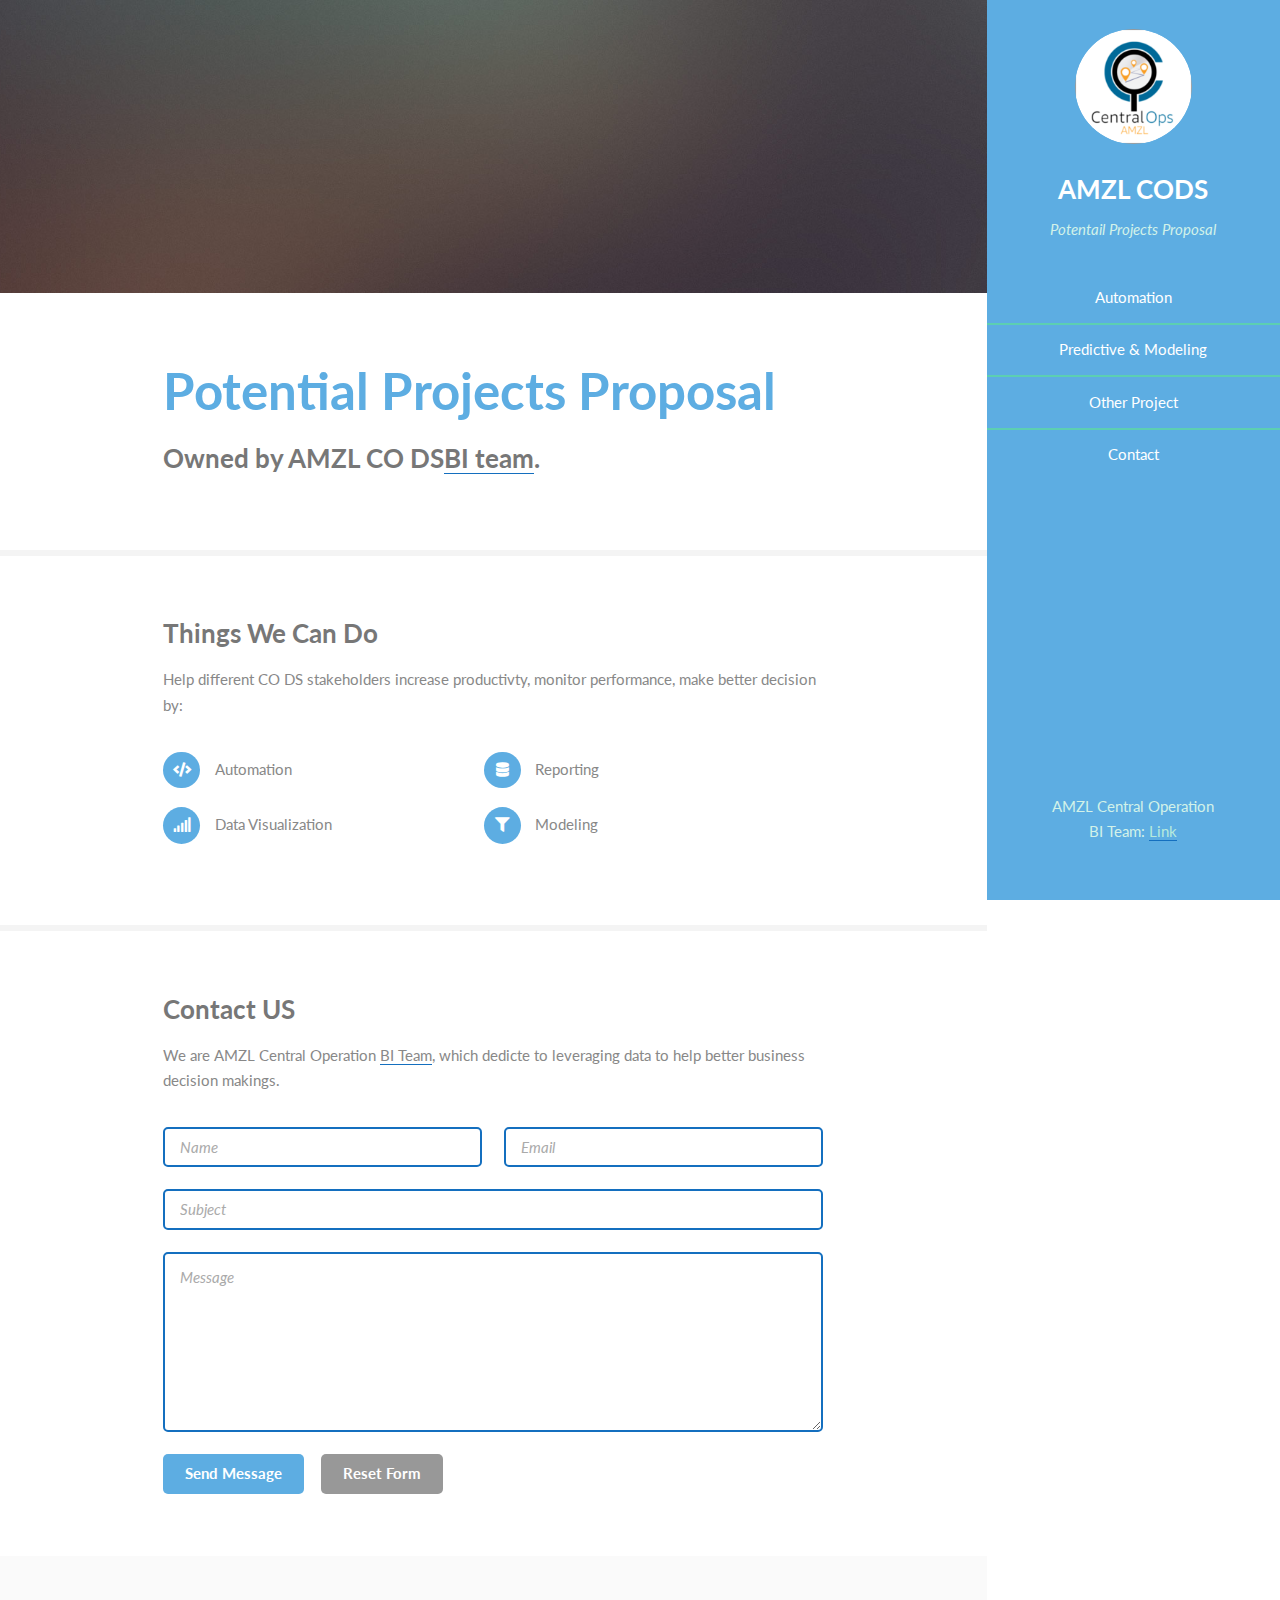
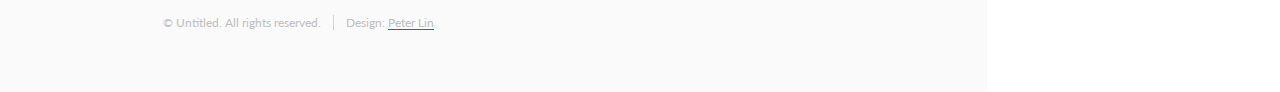
==== index.html @ f5581530 "Add files via upload" ====
<!DOCTYPE HTML>
<!--
	Read Only by HTML5 UP
	html5up.net | @ajlkn
	Free for personal and commercial use under the CCA 3.0 license (html5up.net/license)
-->
<html>
	<head>
		<title>BIDS_Projects</title>
		<meta charset="utf-8" />
		<meta name="viewport" content="width=device-width, initial-scale=1, user-scalable=no" />
		<link rel="stylesheet" href="assets/css/main.css" />
	</head>
	<body class="is-preload">

		<!-- Header -->
			<section id="header">
				<header>
					<span class="image avatar"><img src="images/AMZL_CO.png" alt="" /></span>
					<h1 id="logo"><a href="#">AMZL CODS</a></h1>
					<p>Potentail Projects Proposal</p>
				</header>
				<nav id="nav">
					<ul>
						<li><a href="Automation.html">Automation</a></li>
						<li><a href="Predictive.html">Predictive & Modeling</a></li>
						<li><a href="Others.html">Other Project</a></li>
						<li><a href="#four">Contact</a></li>
					</ul>
				</nav>
				<footer>
					<ul class="icons">
						<!--
						<li><a href="#" class="icon brands fa-twitter"><span class="label">Twitter</span></a></li>
						<li><a href="#" class="icon brands fa-facebook-f"><span class="label">Facebook</span></a></li>
						<li><a href="#" class="icon brands fa-instagram"><span class="label">Instagram</span></a></li>
						<li><a href="#" class="icon brands fa-github"><span class="label">Github</span></a></li>
						<li><a href="#" class="icon solid fa-envelope"><span class="label">Email</span></a></li>
					-->
						<li><p> AMZL Central Operation<br> BI Team: <a href="https://w.amazon.com/bin/view/AMZL_CO_BI_Analytics/">Link</a></p></li>
					</ul>
				</footer>
			</section>

		<!-- Wrapper -->
			<div id="wrapper">

				<!-- Main -->
					<div id="main">

						<!-- One -->
							<section id="one">
								<div class="image main" data-position="center">
									<img src="images/banner.jpg" alt="" />
								</div>
								<div class="container">
									<header class="major">
										<h2>Potential Projects Proposal</h2>
										<p>Owned by AMZL CO DS<a href="https://w.amazon.com/bin/view/AMZL_CO_BI_Analytics/">BI team</a>.</p>
									</header>
									<p></p>
								</div>
							</section>

						<!-- Two -->
							<section id="two">
								<div class="container">
									<h3>Things We Can Do</h3>
									<p>Help different CO DS stakeholders increase productivty, monitor performance, make better decision by:</p>
									<ul class="feature-icons">
										<li class="icon solid fa-code">Automation</li>
										<li class="icon solid fa-database">Reporting</li>
										<li class="icon solid fa-signal">Data Visualization</li>
										<li class="icon solid fa-filter">Modeling</li>
									</ul>
								</div>
							</section>

						<!-- Three 
							<section id="three">
								<div class="container">
									<h3>A Few Accomplishments</h3>
									<p>Integer eu ante ornare amet commetus vestibulum blandit integer in curae ac faucibus integer non. Adipiscing cubilia elementum integer. Integer eu ante ornare amet commetus.</p>
									<div class="features">
										<article>
											<a href="#" class="image"><img src="images/pic01.jpg" alt="" /></a>
											<div class="inner">
												<h4>Possibly broke spacetime</h4>
												<p>Integer eu ante ornare amet commetus vestibulum blandit integer in curae ac faucibus integer adipiscing ornare amet.</p>
											</div>
										</article>
										<article>
											<a href="#" class="image"><img src="images/pic02.jpg" alt="" /></a>
											<div class="inner">
												<h4>Terraformed a small moon</h4>
												<p>Integer eu ante ornare amet commetus vestibulum blandit integer in curae ac faucibus integer adipiscing ornare amet.</p>
											</div>
										</article>
										<article>
											<a href="#" class="image"><img src="images/pic03.jpg" alt="" /></a>
											<div class="inner">
												<h4>Snapped dark matter in the wild</h4>
												<p>Integer eu ante ornare amet commetus vestibulum blandit integer in curae ac faucibus integer adipiscing ornare amet.</p>
											</div>
										</article>
									</div>
								</div>
							</section>

						-->

						<!-- Four -->
							<section id="four">
								<div class="container">
									<h3>Contact US</h3>
									<p>
									We are AMZL Central Operation <a href="https://w.amazon.com/bin/view/AMZL_CO_BI_Analytics/">BI Team</a>, which dedicte to leveraging data to help better business decision makings.	
									</p>
									<form method="post" action="#">
										<div class="row gtr-uniform">
											<div class="col-6 col-12-xsmall"><input type="text" name="name" id="name" placeholder="Name" /></div>
											<div class="col-6 col-12-xsmall"><input type="email" name="email" id="email" placeholder="Email" /></div>
											<div class="col-12"><input type="text" name="subject" id="subject" placeholder="Subject" /></div>
											<div class="col-12"><textarea name="message" id="message" placeholder="Message" rows="6"></textarea></div>
											<div class="col-12">
												<ul class="actions">
													<li><input type="submit" class="primary" value="Send Message" /></li>
													<li><input type="reset" value="Reset Form" /></li>
												</ul>
											</div>
										</div>
									</form>
								</div>
							</section>

						<!-- Five -->
						<!--
							<section id="five">
								<div class="container">
									<h3>Elements</h3>

									<section>
										<h4>Text</h4>
										<p>This is <b>bold</b> and this is <strong>strong</strong>. This is <i>italic</i> and this is <em>emphasized</em>.
										This is <sup>superscript</sup> text and this is <sub>subscript</sub> text.
										This is <u>underlined</u> and this is code: <code>for (;;) { ... }</code>. Finally, <a href="#">this is a link</a>.</p>
										<hr />
										<header>
											<h4>Heading with a Subtitle</h4>
											<p>Lorem ipsum dolor sit amet nullam id egestas urna aliquam</p>
										</header>
										<p>Nunc lacinia ante nunc ac lobortis. Interdum adipiscing gravida odio porttitor sem non mi integer non faucibus ornare mi ut ante amet placerat aliquet. Volutpat eu sed ante lacinia sapien lorem accumsan varius montes viverra nibh in adipiscing blandit tempus accumsan.</p>
										<header>
											<h5>Heading with a Subtitle</h5>
											<p>Lorem ipsum dolor sit amet nullam id egestas urna aliquam</p>
										</header>
										<p>Nunc lacinia ante nunc ac lobortis. Interdum adipiscing gravida odio porttitor sem non mi integer non faucibus ornare mi ut ante amet placerat aliquet. Volutpat eu sed ante lacinia sapien lorem accumsan varius montes viverra nibh in adipiscing blandit tempus accumsan.</p>
										<hr />
										<h2>Heading Level 2</h2>
										<h3>Heading Level 3</h3>
										<h4>Heading Level 4</h4>
										<h5>Heading Level 5</h5>
										<h6>Heading Level 6</h6>
										<hr />
										<h5>Blockquote</h5>
										<blockquote>Fringilla nisl. Donec accumsan interdum nisi, quis tincidunt felis sagittis eget tempus euismod. Vestibulum ante ipsum primis in faucibus vestibulum. Blandit adipiscing eu felis iaculis volutpat ac adipiscing accumsan faucibus. Vestibulum ante ipsum primis in faucibus lorem ipsum dolor sit amet nullam adipiscing eu felis.</blockquote>
										<h5>Preformatted</h5>
										<pre><code>i = 0;

while (!deck.isInOrder()) {
    print 'Iteration ' + i;
    deck.shuffle();
    i++;
}

print 'It took ' + i + ' iterations to sort the deck.';</code></pre>
									</section>

									<section>
										<h4>Lists</h4>
										<div class="row">
											<div class="col-6 col-12-xsmall">
												<h5>Unordered</h5>
												<ul>
													<li>Dolor pulvinar etiam magna etiam.</li>
													<li>Sagittis adipiscing lorem eleifend.</li>
													<li>Felis enim feugiat dolore viverra.</li>
												</ul>
												<h5>Alternate</h5>
												<ul class="alt">
													<li>Dolor pulvinar etiam magna etiam.</li>
													<li>Sagittis adipiscing lorem eleifend.</li>
													<li>Felis enim feugiat dolore viverra.</li>
												</ul>
											</div>
											<div class="col-6 col-12-xsmall">
												<h5>Ordered</h5>
												<ol>
													<li>Dolor pulvinar etiam magna etiam.</li>
													<li>Etiam vel felis at lorem sed viverra.</li>
													<li>Felis enim feugiat dolore viverra.</li>
													<li>Dolor pulvinar etiam magna etiam.</li>
													<li>Etiam vel felis at lorem sed viverra.</li>
													<li>Felis enim feugiat dolore viverra.</li>
												</ol>
												<h5>Icons</h5>
												<ul class="icons">
													<li><a href="#" class="icon brands fa-twitter"><span class="label">Twitter</span></a></li>
													<li><a href="#" class="icon brands fa-facebook-f"><span class="label">Facebook</span></a></li>
													<li><a href="#" class="icon brands fa-instagram"><span class="label">Instagram</span></a></li>
													<li><a href="#" class="icon brands fa-github"><span class="label">Github</span></a></li>
													<li><a href="#" class="icon brands fa-dribbble"><span class="label">Dribbble</span></a></li>
													<li><a href="#" class="icon brands fa-tumblr"><span class="label">Tumblr</span></a></li>
												</ul>
											</div>
										</div>
										<h5>Actions</h5>
										<ul class="actions">
											<li><a href="#" class="button primary">Default</a></li>
											<li><a href="#" class="button">Default</a></li>
											<li><a href="#" class="button alt">Default</a></li>
										</ul>
										<ul class="actions small">
											<li><a href="#" class="button primary small">Small</a></li>
											<li><a href="#" class="button small">Small</a></li>
											<li><a href="#" class="button alt small">Small</a></li>
										</ul>
										<div class="row">
											<div class="col-3 col-6-medium col-12-xsmall">
												<ul class="actions stacked">
													<li><a href="#" class="button primary">Default</a></li>
													<li><a href="#" class="button">Default</a></li>
													<li><a href="#" class="button alt">Default</a></li>
												</ul>
											</div>
											<div class="col-3 col-6 col-12-xsmall">
												<ul class="actions stacked">
													<li><a href="#" class="button primary small">Small</a></li>
													<li><a href="#" class="button small">Small</a></li>
													<li><a href="#" class="button alt small">Small</a></li>
												</ul>
											</div>
											<div class="col-3 col-6-medium col-12-xsmall">
												<ul class="actions stacked">
													<li><a href="#" class="button primary fit">Default</a></li>
													<li><a href="#" class="button fit">Default</a></li>
													<li><a href="#" class="button alt fit">Default</a></li>
												</ul>
											</div>
											<div class="col-3 col-6-medium col-12-xsmall">
												<ul class="actions stacked">
													<li><a href="#" class="button primary small fit">Small</a></li>
													<li><a href="#" class="button small fit">Small</a></li>
													<li><a href="#" class="button alt small fit">Small</a></li>
												</ul>
											</div>
										</div>
									</section>

									<section>
										<h4>Table</h4>
										<h5>Default</h5>
										<div class="table-wrapper">
											<table>
												<thead>
													<tr>
														<th>Name</th>
														<th>Description</th>
														<th>Price</th>
													</tr>
												</thead>
												<tbody>
													<tr>
														<td>Item One</td>
														<td>Ante turpis integer aliquet porttitor.</td>
														<td>29.99</td>
													</tr>
													<tr>
														<td>Item Two</td>
														<td>Vis ac commodo adipiscing arcu aliquet.</td>
														<td>19.99</td>
													</tr>
													<tr>
														<td>Item Three</td>
														<td> Morbi faucibus arcu accumsan lorem.</td>
														<td>29.99</td>
													</tr>
													<tr>
														<td>Item Four</td>
														<td>Vitae integer tempus condimentum.</td>
														<td>19.99</td>
													</tr>
													<tr>
														<td>Item Five</td>
														<td>Ante turpis integer aliquet porttitor.</td>
														<td>29.99</td>
													</tr>
												</tbody>
												<tfoot>
													<tr>
														<td colspan="2"></td>
														<td>100.00</td>
													</tr>
												</tfoot>
											</table>
										</div>

										<h5>Alternate</h5>
										<div class="table-wrapper">
											<table class="alt">
												<thead>
													<tr>
														<th>Name</th>
														<th>Description</th>
														<th>Price</th>
													</tr>
												</thead>
												<tbody>
													<tr>
														<td>Item One</td>
														<td>Ante turpis integer aliquet porttitor.</td>
														<td>29.99</td>
													</tr>
													<tr>
														<td>Item Two</td>
														<td>Vis ac commodo adipiscing arcu aliquet.</td>
														<td>19.99</td>
													</tr>
													<tr>
														<td>Item Three</td>
														<td> Morbi faucibus arcu accumsan lorem.</td>
														<td>29.99</td>
													</tr>
													<tr>
														<td>Item Four</td>
														<td>Vitae integer tempus condimentum.</td>
														<td>19.99</td>
													</tr>
													<tr>
														<td>Item Five</td>
														<td>Ante turpis integer aliquet porttitor.</td>
														<td>29.99</td>
													</tr>
												</tbody>
												<tfoot>
													<tr>
														<td colspan="2"></td>
														<td>100.00</td>
													</tr>
												</tfoot>
											</table>
										</div>
									</section>

									<section>
										<h4>Buttons</h4>
										<ul class="actions">
											<li><a href="#" class="button primary">Primary</a></li>
											<li><a href="#" class="button">Default</a></li>
											<li><a href="#" class="button alt">Alternate</a></li>
										</ul>
										<ul class="actions">
											<li><a href="#" class="button primary large">Large</a></li>
											<li><a href="#" class="button">Default</a></li>
											<li><a href="#" class="button alt small">Small</a></li>
										</ul>
										<ul class="actions fit">
											<li><a href="#" class="button primary fit">Fit</a></li>
											<li><a href="#" class="button fit">Fit</a></li>
											<li><a href="#" class="button alt fit">Fit</a></li>
										</ul>
										<ul class="actions fit small">
											<li><a href="#" class="button primary fit small">Fit + Small</a></li>
											<li><a href="#" class="button fit small">Fit + Small</a></li>
											<li><a href="#" class="button alt fit small">Fit + Small</a></li>
										</ul>
										<ul class="actions">
											<li><a href="#" class="button primary icon solid fa-download">Icon</a></li>
											<li><a href="#" class="button icon solid fa-download">Icon</a></li>
											<li><a href="#" class="button alt icon solid fa-check">Icon</a></li>
										</ul>
										<ul class="actions">
											<li><span class="button primary disabled">Primary</span></li>
											<li><span class="button disabled">Default</span></li>
											<li><span class="button alt disabled">Alternate</span></li>
										</ul>
									</section>

									<section>
										<h4>Form</h4>
										<form method="post" action="#">
											<div class="row gtr-uniform">
												<div class="col-6 col-12-xsmall">
													<input type="text" name="demo-name" id="demo-name" value="" placeholder="Name" />
												</div>
												<div class="col-6 col-12-xsmall">
													<input type="email" name="demo-email" id="demo-email" value="" placeholder="Email" />
												</div>
												<div class="col-12">
													<select name="demo-category" id="demo-category">
														<option value="">- Category -</option>
														<option value="1">Manufacturing</option>
														<option value="1">Shipping</option>
														<option value="1">Administration</option>
														<option value="1">Human Resources</option>
													</select>
												</div>
												<div class="col-4 col-12-medium">
													<input type="radio" id="demo-priority-low" name="demo-priority" checked>
													<label for="demo-priority-low">Low Priority</label>
												</div>
												<div class="col-4 col-12-medium">
													<input type="radio" id="demo-priority-normal" name="demo-priority">
													<label for="demo-priority-normal">Normal Priority</label>
												</div>
												<div class="col-4 col-12-medium">
													<input type="radio" id="demo-priority-high" name="demo-priority">
													<label for="demo-priority-high">High Priority</label>
												</div>
												<div class="col-6 col-12-medium">
													<input type="checkbox" id="demo-copy" name="demo-copy">
													<label for="demo-copy">Email me a copy of this message</label>
												</div>
												<div class="col-6 col-12-medium">
													<input type="checkbox" id="demo-human" name="demo-human" checked>
													<label for="demo-human">I am a human and not a robot</label>
												</div>
												<div class="col-12">
													<textarea name="demo-message" id="demo-message" placeholder="Enter your message" rows="6"></textarea>
												</div>
												<div class="col-12">
													<ul class="actions">
														<li><input type="submit" value="Send Message" /></li>
														<li><input type="reset" value="Reset" class="alt" /></li>
													</ul>
												</div>
											</div>
										</form>
									</section>

									<section>
										<h4>Image</h4>
										<h5>Fit</h5>
										<span class="image fit"><img src="images/banner.jpg" alt="" /></span>
										<div class="box alt">
											<div class="row gtr-50 gtr-uniform">
												<div class="col-4"><span class="image fit"><img src="images/pic01.jpg" alt="" /></span></div>
												<div class="col-4"><span class="image fit"><img src="images/pic02.jpg" alt="" /></span></div>
												<div class="col-4"><span class="image fit"><img src="images/pic03.jpg" alt="" /></span></div>
												<div class="col-4"><span class="image fit"><img src="images/pic02.jpg" alt="" /></span></div>
												<div class="col-4"><span class="image fit"><img src="images/pic03.jpg" alt="" /></span></div>
												<div class="col-4"><span class="image fit"><img src="images/pic01.jpg" alt="" /></span></div>
												<div class="col-4"><span class="image fit"><img src="images/pic03.jpg" alt="" /></span></div>
												<div class="col-4"><span class="image fit"><img src="images/pic01.jpg" alt="" /></span></div>
												<div class="col-4"><span class="image fit"><img src="images/pic02.jpg" alt="" /></span></div>
											</div>
										</div>
										<h5>Left &amp; Right</h5>
										<p><span class="image left"><img src="images/avatar.jpg" alt="" /></span>Fringilla nisl. Donec accumsan interdum nisi, quis tincidunt felis sagittis eget. tempus euismod. Vestibulum ante ipsum primis in faucibus vestibulum. Blandit adipiscing eu felis iaculis volutpat ac adipiscing accumsan eu faucibus. Integer ac pellentesque praesent tincidunt felis sagittis eget. tempus euismod. Vestibulum ante ipsum primis in faucibus vestibulum. Blandit adipiscing eu felis iaculis volutpat ac adipiscing accumsan eu faucibus. Integer ac pellentesque praesent. Donec accumsan interdum nisi, quis tincidunt felis sagittis eget. tempus euismod. Vestibulum ante ipsum primis in faucibus vestibulum. Blandit adipiscing eu felis iaculis volutpat ac adipiscing accumsan eu faucibus. Integer ac pellentesque praesent tincidunt felis sagittis eget. tempus euismod. Vestibulum ante ipsum primis in faucibus vestibulum. Blandit adipiscing eu felis iaculis volutpat ac adipiscing accumsan eu faucibus. Integer ac pellentesque praesent.</p>
										<p><span class="image right"><img src="images/avatar.jpg" alt="" /></span>Fringilla nisl. Donec accumsan interdum nisi, quis tincidunt felis sagittis eget. tempus euismod. Vestibulum ante ipsum primis in faucibus vestibulum. Blandit adipiscing eu felis iaculis volutpat ac adipiscing accumsan eu faucibus. Integer ac pellentesque praesent tincidunt felis sagittis eget. tempus euismod. Vestibulum ante ipsum primis in faucibus vestibulum. Blandit adipiscing eu felis iaculis volutpat ac adipiscing accumsan eu faucibus. Integer ac pellentesque praesent. Donec accumsan interdum nisi, quis tincidunt felis sagittis eget. tempus euismod. Vestibulum ante ipsum primis in faucibus vestibulum. Blandit adipiscing eu felis iaculis volutpat ac adipiscing accumsan eu faucibus. Integer ac pellentesque praesent tincidunt felis sagittis eget. tempus euismod. Vestibulum ante ipsum primis in faucibus vestibulum. Blandit adipiscing eu felis iaculis volutpat ac adipiscing accumsan eu faucibus. Integer ac pellentesque praesent.</p>
									</section>

								</div>
							</section>
						-->

					</div>

				<!-- Footer -->
					<section id="footer">
						<div class="container">
							<ul class="copyright">
								<li>&copy; Untitled. All rights reserved.</li><li>Design: <a href="https://phonetool.amazon.com/users/linweihs">Peter Lin</a></li>
							</ul>
						</div>
					</section>

			</div>

		<!-- Scripts -->
			<script src="assets/js/jquery.min.js"></script>
			<script src="assets/js/jquery.scrollex.min.js"></script>
			<script src="assets/js/jquery.scrolly.min.js"></script>
			<script src="assets/js/browser.min.js"></script>
			<script src="assets/js/breakpoints.min.js"></script>
			<script src="assets/js/util.js"></script>
			<script src="assets/js/main.js"></script>

	</body>
</html>
---- assets/css/main.css ----
@import url("fontawesome-all.min.css");
@import url("https://fonts.googleapis.com/css?family=Lato:400,400italic,700,700italic|Source+Code+Pro:400");

/*
	Read Only by HTML5 UP
	html5up.net | @ajlkn
	Free for personal and commercial use under the CCA 3.0 license (html5up.net/license)
*/

html, body, div, span, applet, object,
iframe, h1, h2, h3, h4, h5, h6, p, blockquote,
pre, a, abbr, acronym, address, big, cite,
code, del, dfn, em, img, ins, kbd, q, s, samp,
small, strike, strong, sub, sup, tt, var, b,
u, i, center, dl, dt, dd, ol, ul, li, fieldset,
form, label, legend, table, caption, tbody,
tfoot, thead, tr, th, td, article, aside,
canvas, details, embed, figure, figcaption,
footer, header, hgroup, menu, nav, output, ruby,
section, summary, time, mark, audio, video {
	margin: 0;
	padding: 0;
	border: 0;
	font-size: 100%;
	font: inherit;
	vertical-align: baseline;}

article, aside, details, figcaption, figure,
footer, header, hgroup, menu, nav, section {
	display: block;}

body {
	line-height: 1;
}

ol, ul {
	list-style: none;
}

blockquote, q {
	quotes: none;
}

	blockquote:before, blockquote:after, q:before, q:after {
		content: '';
		content: none;
	}

table {
	border-collapse: collapse;
	border-spacing: 0;
}

body {
	-webkit-text-size-adjust: none;
}

mark {
	background-color: transparent;
	color: inherit;
}

input::-moz-focus-inner {
	border: 0;
	padding: 0;
}

input, select, textarea {
	-moz-appearance: none;
	-webkit-appearance: none;
	-ms-appearance: none;
	appearance: none;
}

/* Basic */

	html {
		box-sizing: border-box;
	}

	*, *:before, *:after {
		box-sizing: inherit;
	}

	body {
		background: #fff;
	}

		body.is-preload *, body.is-preload *:before, body.is-preload *:after {
			-moz-animation: none !important;
			-webkit-animation: none !important;
			-ms-animation: none !important;
			animation: none !important;
			-moz-transition: none !important;
			-webkit-transition: none !important;
			-ms-transition: none !important;
			transition: none !important;
		}

	body, input, select, textarea {
		color: #888;
		font-family: "Lato", sans-serif;
		font-size: 16pt;
		font-weight: 400;
		line-height: 1.75em;
	}

	a {
		-moz-transition: color 0.2s ease-in-out, border-color 0.2s ease-in-out;
		-webkit-transition: color 0.2s ease-in-out, border-color 0.2s ease-in-out;
		-ms-transition: color 0.2s ease-in-out, border-color 0.2s ease-in-out;
		transition: color 0.2s ease-in-out, border-color 0.2s ease-in-out;
		border-bottom: solid 1px #146fbf;
		color: inherit;
		text-decoration: none;
	}

		a:hover {
			border-bottom-color: transparent;
			color: #5dade2 !important;
		}

	strong, b {
		color: #777;
		font-weight: 700;
	}

	em, i {
		font-style: italic;
	}

	p {
		margin: 0 0 2.25em 0;
	}

	h1, h2, h3, h4, h5, h6 {
		color: #777;
		font-weight: 700;
		line-height: 1em;
		margin: 0 0 0.5625em 0;
	}

		h1 a, h2 a, h3 a, h4 a, h5 a, h6 a {
			border: 0;
			color: inherit;
			text-decoration: none;
		}

	h2 {
		font-size: 2em;
		line-height: 1.5em;
	}

	h3 {
		font-size: 1.75em;
		line-height: 1.5em;
	}

	h4 {
		font-size: 1.25em;
		line-height: 1.5em;
	}

	h5 {
		font-size: 0.9em;
		line-height: 1.5em;
	}

	h6 {
		font-size: 0.7em;
		line-height: 1.5em;
	}

	sub {
		font-size: 0.8em;
		position: relative;
		top: 0.5em;
	}

	sup {
		font-size: 0.8em;
		position: relative;
		top: -0.5em;
	}

	hr {
		border: 0;
		border-bottom: solid 2px #f4f4f4;
		margin: 2.25em 0;
	}

		hr.major {
			margin: 3.375em 0;
		}

	blockquote {
		border-left: solid 8px #146fbf;
		font-style: italic;
		margin: 0 0 2.25em 0;
		padding: 0.5em 0 0.5em 2em;
	}

	code {
		background: #555;
		border-radius: 5px;
		color: #fff;
		font-family: "Source Code Pro", monospace;
		font-size: 0.9em;
		margin: 0 0.25em;
		padding: 0.25em 0.65em;
	}

	pre {
		font-family: "Source Code Pro", monospace;
		font-size: 0.9em;
		margin: 0 0 2.25em 0;
	}

		pre code {
			-webkit-overflow-scrolling: touch;
			display: block;
			line-height: 1.5em;
			overflow-x: auto;
			padding: 1em 1.5em;
		}

	.align-left {
		text-align: left;
	}

	.align-center {
		text-align: center;
	}

	.align-right {
		text-align: right;
	}

/* Row */

	.row {
		display: flex;
		flex-wrap: wrap;
		box-sizing: border-box;
		align-items: stretch;
	}

		.row > * {
			box-sizing: border-box;
		}

		.row.gtr-uniform > * > :last-child {
			margin-bottom: 0;
		}

		.row.aln-left {
			justify-content: flex-start;
		}

		.row.aln-center {
			justify-content: center;
		}

		.row.aln-right {
			justify-content: flex-end;
		}

		.row.aln-top {
			align-items: flex-start;
		}

		.row.aln-middle {
			align-items: center;
		}

		.row.aln-bottom {
			align-items: flex-end;
		}

		.row > .imp {
			order: -1;
		}

		.row > .col-1 {
			width: 8.33333%;
		}

		.row > .off-1 {
			margin-left: 8.33333%;
		}

		.row > .col-2 {
			width: 16.66667%;
		}

		.row > .off-2 {
			margin-left: 16.66667%;
		}

		.row > .col-3 {
			width: 25%;
		}

		.row > .off-3 {
			margin-left: 25%;
		}

		.row > .col-4 {
			width: 33.33333%;
		}

		.row > .off-4 {
			margin-left: 33.33333%;
		}

		.row > .col-5 {
			width: 41.66667%;
		}

		.row > .off-5 {
			margin-left: 41.66667%;
		}

		.row > .col-6 {
			width: 50%;
		}

		.row > .off-6 {
			margin-left: 50%;
		}

		.row > .col-7 {
			width: 58.33333%;
		}

		.row > .off-7 {
			margin-left: 58.33333%;
		}

		.row > .col-8 {
			width: 66.66667%;
		}

		.row > .off-8 {
			margin-left: 66.66667%;
		}

		.row > .col-9 {
			width: 75%;
		}

		.row > .off-9 {
			margin-left: 75%;
		}

		.row > .col-10 {
			width: 83.33333%;
		}

		.row > .off-10 {
			margin-left: 83.33333%;
		}

		.row > .col-11 {
			width: 91.66667%;
		}

		.row > .off-11 {
			margin-left: 91.66667%;
		}

		.row > .col-12 {
			width: 100%;
		}

		.row > .off-12 {
			margin-left: 100%;
		}

		.row.gtr-0 {
			margin-top: 0;
			margin-left: 0em;
		}

			.row.gtr-0 > * {
				padding: 0 0 0 0em;
			}

			.row.gtr-0.gtr-uniform {
				margin-top: 0em;
			}

				.row.gtr-0.gtr-uniform > * {
					padding-top: 0em;
				}

		.row.gtr-25 {
			margin-top: 0;
			margin-left: -0.5em;
		}

			.row.gtr-25 > * {
				padding: 0 0 0 0.5em;
			}

			.row.gtr-25.gtr-uniform {
				margin-top: -0.5em;
			}

				.row.gtr-25.gtr-uniform > * {
					padding-top: 0.5em;
				}

		.row.gtr-50 {
			margin-top: 0;
			margin-left: -1em;
		}

			.row.gtr-50 > * {
				padding: 0 0 0 1em;
			}

			.row.gtr-50.gtr-uniform {
				margin-top: -1em;
			}

				.row.gtr-50.gtr-uniform > * {
					padding-top: 1em;
				}

		.row {
			margin-top: 0;
			margin-left: -2em;
		}

			.row > * {
				padding: 0 0 0 2em;
			}

			.row.gtr-uniform {
				margin-top: -2em;
			}

				.row.gtr-uniform > * {
					padding-top: 2em;
				}

		.row.gtr-150 {
			margin-top: 0;
			margin-left: -3em;
		}

			.row.gtr-150 > * {
				padding: 0 0 0 3em;
			}

			.row.gtr-150.gtr-uniform {
				margin-top: -3em;
			}

				.row.gtr-150.gtr-uniform > * {
					padding-top: 3em;
				}

		.row.gtr-200 {
			margin-top: 0;
			margin-left: -4em;
		}

			.row.gtr-200 > * {
				padding: 0 0 0 4em;
			}

			.row.gtr-200.gtr-uniform {
				margin-top: -4em;
			}

				.row.gtr-200.gtr-uniform > * {
					padding-top: 4em;
				}

		@media screen and (max-width: 1680px) {

			.row {
				display: flex;
				flex-wrap: wrap;
				box-sizing: border-box;
				align-items: stretch;
			}

				.row > * {
					box-sizing: border-box;
				}

				.row.gtr-uniform > * > :last-child {
					margin-bottom: 0;
				}

				.row.aln-left {
					justify-content: flex-start;
				}

				.row.aln-center {
					justify-content: center;
				}

				.row.aln-right {
					justify-content: flex-end;
				}

				.row.aln-top {
					align-items: flex-start;
				}

				.row.aln-middle {
					align-items: center;
				}

				.row.aln-bottom {
					align-items: flex-end;
				}

				.row > .imp-xlarge {
					order: -1;
				}

				.row > .col-1-xlarge {
					width: 8.33333%;
				}

				.row > .off-1-xlarge {
					margin-left: 8.33333%;
				}

				.row > .col-2-xlarge {
					width: 16.66667%;
				}

				.row > .off-2-xlarge {
					margin-left: 16.66667%;
				}

				.row > .col-3-xlarge {
					width: 25%;
				}

				.row > .off-3-xlarge {
					margin-left: 25%;
				}

				.row > .col-4-xlarge {
					width: 33.33333%;
				}

				.row > .off-4-xlarge {
					margin-left: 33.33333%;
				}

				.row > .col-5-xlarge {
					width: 41.66667%;
				}

				.row > .off-5-xlarge {
					margin-left: 41.66667%;
				}

				.row > .col-6-xlarge {
					width: 50%;
				}

				.row > .off-6-xlarge {
					margin-left: 50%;
				}

				.row > .col-7-xlarge {
					width: 58.33333%;
				}

				.row > .off-7-xlarge {
					margin-left: 58.33333%;
				}

				.row > .col-8-xlarge {
					width: 66.66667%;
				}

				.row > .off-8-xlarge {
					margin-left: 66.66667%;
				}

				.row > .col-9-xlarge {
					width: 75%;
				}

				.row > .off-9-xlarge {
					margin-left: 75%;
				}

				.row > .col-10-xlarge {
					width: 83.33333%;
				}

				.row > .off-10-xlarge {
					margin-left: 83.33333%;
				}

				.row > .col-11-xlarge {
					width: 91.66667%;
				}

				.row > .off-11-xlarge {
					margin-left: 91.66667%;
				}

				.row > .col-12-xlarge {
					width: 100%;
				}

				.row > .off-12-xlarge {
					margin-left: 100%;
				}

				.row.gtr-0 {
					margin-top: 0;
					margin-left: 0em;
				}

					.row.gtr-0 > * {
						padding: 0 0 0 0em;
					}

					.row.gtr-0.gtr-uniform {
						margin-top: 0em;
					}

						.row.gtr-0.gtr-uniform > * {
							padding-top: 0em;
						}

				.row.gtr-25 {
					margin-top: 0;
					margin-left: -0.5em;
				}

					.row.gtr-25 > * {
						padding: 0 0 0 0.5em;
					}

					.row.gtr-25.gtr-uniform {
						margin-top: -0.5em;
					}

						.row.gtr-25.gtr-uniform > * {
							padding-top: 0.5em;
						}

				.row.gtr-50 {
					margin-top: 0;
					margin-left: -1em;
				}

					.row.gtr-50 > * {
						padding: 0 0 0 1em;
					}

					.row.gtr-50.gtr-uniform {
						margin-top: -1em;
					}

						.row.gtr-50.gtr-uniform > * {
							padding-top: 1em;
						}

				.row {
					margin-top: 0;
					margin-left: -2em;
				}

					.row > * {
						padding: 0 0 0 2em;
					}

					.row.gtr-uniform {
						margin-top: -2em;
					}

						.row.gtr-uniform > * {
							padding-top: 2em;
						}

				.row.gtr-150 {
					margin-top: 0;
					margin-left: -3em;
				}

					.row.gtr-150 > * {
						padding: 0 0 0 3em;
					}

					.row.gtr-150.gtr-uniform {
						margin-top: -3em;
					}

						.row.gtr-150.gtr-uniform > * {
							padding-top: 3em;
						}

				.row.gtr-200 {
					margin-top: 0;
					margin-left: -4em;
				}

					.row.gtr-200 > * {
						padding: 0 0 0 4em;
					}

					.row.gtr-200.gtr-uniform {
						margin-top: -4em;
					}

						.row.gtr-200.gtr-uniform > * {
							padding-top: 4em;
						}

		}

		@media screen and (max-width: 1280px) {

			.row {
				display: flex;
				flex-wrap: wrap;
				box-sizing: border-box;
				align-items: stretch;
			}

				.row > * {
					box-sizing: border-box;
				}

				.row.gtr-uniform > * > :last-child {
					margin-bottom: 0;
				}

				.row.aln-left {
					justify-content: flex-start;
				}

				.row.aln-center {
					justify-content: center;
				}

				.row.aln-right {
					justify-content: flex-end;
				}

				.row.aln-top {
					align-items: flex-start;
				}

				.row.aln-middle {
					align-items: center;
				}

				.row.aln-bottom {
					align-items: flex-end;
				}

				.row > .imp-large {
					order: -1;
				}

				.row > .col-1-large {
					width: 8.33333%;
				}

				.row > .off-1-large {
					margin-left: 8.33333%;
				}

				.row > .col-2-large {
					width: 16.66667%;
				}

				.row > .off-2-large {
					margin-left: 16.66667%;
				}

				.row > .col-3-large {
					width: 25%;
				}

				.row > .off-3-large {
					margin-left: 25%;
				}

				.row > .col-4-large {
					width: 33.33333%;
				}

				.row > .off-4-large {
					margin-left: 33.33333%;
				}

				.row > .col-5-large {
					width: 41.66667%;
				}

				.row > .off-5-large {
					margin-left: 41.66667%;
				}

				.row > .col-6-large {
					width: 50%;
				}

				.row > .off-6-large {
					margin-left: 50%;
				}

				.row > .col-7-large {
					width: 58.33333%;
				}

				.row > .off-7-large {
					margin-left: 58.33333%;
				}

				.row > .col-8-large {
					width: 66.66667%;
				}

				.row > .off-8-large {
					margin-left: 66.66667%;
				}

				.row > .col-9-large {
					width: 75%;
				}

				.row > .off-9-large {
					margin-left: 75%;
				}

				.row > .col-10-large {
					width: 83.33333%;
				}

				.row > .off-10-large {
					margin-left: 83.33333%;
				}

				.row > .col-11-large {
					width: 91.66667%;
				}

				.row > .off-11-large {
					margin-left: 91.66667%;
				}

				.row > .col-12-large {
					width: 100%;
				}

				.row > .off-12-large {
					margin-left: 100%;
				}

				.row.gtr-0 {
					margin-top: 0;
					margin-left: 0em;
				}

					.row.gtr-0 > * {
						padding: 0 0 0 0em;
					}

					.row.gtr-0.gtr-uniform {
						margin-top: 0em;
					}

						.row.gtr-0.gtr-uniform > * {
							padding-top: 0em;
						}

				.row.gtr-25 {
					margin-top: 0;
					margin-left: -0.375em;
				}

					.row.gtr-25 > * {
						padding: 0 0 0 0.375em;
					}

					.row.gtr-25.gtr-uniform {
						margin-top: -0.375em;
					}

						.row.gtr-25.gtr-uniform > * {
							padding-top: 0.375em;
						}

				.row.gtr-50 {
					margin-top: 0;
					margin-left: -0.75em;
				}

					.row.gtr-50 > * {
						padding: 0 0 0 0.75em;
					}

					.row.gtr-50.gtr-uniform {
						margin-top: -0.75em;
					}

						.row.gtr-50.gtr-uniform > * {
							padding-top: 0.75em;
						}

				.row {
					margin-top: 0;
					margin-left: -1.5em;
				}

					.row > * {
						padding: 0 0 0 1.5em;
					}

					.row.gtr-uniform {
						margin-top: -1.5em;
					}

						.row.gtr-uniform > * {
							padding-top: 1.5em;
						}

				.row.gtr-150 {
					margin-top: 0;
					margin-left: -2.25em;
				}

					.row.gtr-150 > * {
						padding: 0 0 0 2.25em;
					}

					.row.gtr-150.gtr-uniform {
						margin-top: -2.25em;
					}

						.row.gtr-150.gtr-uniform > * {
							padding-top: 2.25em;
						}

				.row.gtr-200 {
					margin-top: 0;
					margin-left: -3em;
				}

					.row.gtr-200 > * {
						padding: 0 0 0 3em;
					}

					.row.gtr-200.gtr-uniform {
						margin-top: -3em;
					}

						.row.gtr-200.gtr-uniform > * {
							padding-top: 3em;
						}

		}

		@media screen and (max-width: 1024px) {

			.row {
				display: flex;
				flex-wrap: wrap;
				box-sizing: border-box;
				align-items: stretch;
			}

				.row > * {
					box-sizing: border-box;
				}

				.row.gtr-uniform > * > :last-child {
					margin-bottom: 0;
				}

				.row.aln-left {
					justify-content: flex-start;
				}

				.row.aln-center {
					justify-content: center;
				}

				.row.aln-right {
					justify-content: flex-end;
				}

				.row.aln-top {
					align-items: flex-start;
				}

				.row.aln-middle {
					align-items: center;
				}

				.row.aln-bottom {
					align-items: flex-end;
				}

				.row > .imp-medium {
					order: -1;
				}

				.row > .col-1-medium {
					width: 8.33333%;
				}

				.row > .off-1-medium {
					margin-left: 8.33333%;
				}

				.row > .col-2-medium {
					width: 16.66667%;
				}

				.row > .off-2-medium {
					margin-left: 16.66667%;
				}

				.row > .col-3-medium {
					width: 25%;
				}

				.row > .off-3-medium {
					margin-left: 25%;
				}

				.row > .col-4-medium {
					width: 33.33333%;
				}

				.row > .off-4-medium {
					margin-left: 33.33333%;
				}

				.row > .col-5-medium {
					width: 41.66667%;
				}

				.row > .off-5-medium {
					margin-left: 41.66667%;
				}

				.row > .col-6-medium {
					width: 50%;
				}

				.row > .off-6-medium {
					margin-left: 50%;
				}

				.row > .col-7-medium {
					width: 58.33333%;
				}

				.row > .off-7-medium {
					margin-left: 58.33333%;
				}

				.row > .col-8-medium {
					width: 66.66667%;
				}

				.row > .off-8-medium {
					margin-left: 66.66667%;
				}

				.row > .col-9-medium {
					width: 75%;
				}

				.row > .off-9-medium {
					margin-left: 75%;
				}

				.row > .col-10-medium {
					width: 83.33333%;
				}

				.row > .off-10-medium {
					margin-left: 83.33333%;
				}

				.row > .col-11-medium {
					width: 91.66667%;
				}

				.row > .off-11-medium {
					margin-left: 91.66667%;
				}

				.row > .col-12-medium {
					width: 100%;
				}

				.row > .off-12-medium {
					margin-left: 100%;
				}

				.row.gtr-0 {
					margin-top: 0;
					margin-left: 0em;
				}

					.row.gtr-0 > * {
						padding: 0 0 0 0em;
					}

					.row.gtr-0.gtr-uniform {
						margin-top: 0em;
					}

						.row.gtr-0.gtr-uniform > * {
							padding-top: 0em;
						}

				.row.gtr-25 {
					margin-top: 0;
					margin-left: -0.375em;
				}

					.row.gtr-25 > * {
						padding: 0 0 0 0.375em;
					}

					.row.gtr-25.gtr-uniform {
						margin-top: -0.375em;
					}

						.row.gtr-25.gtr-uniform > * {
							padding-top: 0.375em;
						}

				.row.gtr-50 {
					margin-top: 0;
					margin-left: -0.75em;
				}

					.row.gtr-50 > * {
						padding: 0 0 0 0.75em;
					}

					.row.gtr-50.gtr-uniform {
						margin-top: -0.75em;
					}

						.row.gtr-50.gtr-uniform > * {
							padding-top: 0.75em;
						}

				.row {
					margin-top: 0;
					margin-left: -1.5em;
				}

					.row > * {
						padding: 0 0 0 1.5em;
					}

					.row.gtr-uniform {
						margin-top: -1.5em;
					}

						.row.gtr-uniform > * {
							padding-top: 1.5em;
						}

				.row.gtr-150 {
					margin-top: 0;
					margin-left: -2.25em;
				}

					.row.gtr-150 > * {
						padding: 0 0 0 2.25em;
					}

					.row.gtr-150.gtr-uniform {
						margin-top: -2.25em;
					}

						.row.gtr-150.gtr-uniform > * {
							padding-top: 2.25em;
						}

				.row.gtr-200 {
					margin-top: 0;
					margin-left: -3em;
				}

					.row.gtr-200 > * {
						padding: 0 0 0 3em;
					}

					.row.gtr-200.gtr-uniform {
						margin-top: -3em;
					}

						.row.gtr-200.gtr-uniform > * {
							padding-top: 3em;
						}

		}

		@media screen and (max-width: 736px) {

			.row {
				display: flex;
				flex-wrap: wrap;
				box-sizing: border-box;
				align-items: stretch;
			}

				.row > * {
					box-sizing: border-box;
				}

				.row.gtr-uniform > * > :last-child {
					margin-bottom: 0;
				}

				.row.aln-left {
					justify-content: flex-start;
				}

				.row.aln-center {
					justify-content: center;
				}

				.row.aln-right {
					justify-content: flex-end;
				}

				.row.aln-top {
					align-items: flex-start;
				}

				.row.aln-middle {
					align-items: center;
				}

				.row.aln-bottom {
					align-items: flex-end;
				}

				.row > .imp-small {
					order: -1;
				}

				.row > .col-1-small {
					width: 8.33333%;
				}

				.row > .off-1-small {
					margin-left: 8.33333%;
				}

				.row > .col-2-small {
					width: 16.66667%;
				}

				.row > .off-2-small {
					margin-left: 16.66667%;
				}

				.row > .col-3-small {
					width: 25%;
				}

				.row > .off-3-small {
					margin-left: 25%;
				}

				.row > .col-4-small {
					width: 33.33333%;
				}

				.row > .off-4-small {
					margin-left: 33.33333%;
				}

				.row > .col-5-small {
					width: 41.66667%;
				}

				.row > .off-5-small {
					margin-left: 41.66667%;
				}

				.row > .col-6-small {
					width: 50%;
				}

				.row > .off-6-small {
					margin-left: 50%;
				}

				.row > .col-7-small {
					width: 58.33333%;
				}

				.row > .off-7-small {
					margin-left: 58.33333%;
				}

				.row > .col-8-small {
					width: 66.66667%;
				}

				.row > .off-8-small {
					margin-left: 66.66667%;
				}

				.row > .col-9-small {
					width: 75%;
				}

				.row > .off-9-small {
					margin-left: 75%;
				}

				.row > .col-10-small {
					width: 83.33333%;
				}

				.row > .off-10-small {
					margin-left: 83.33333%;
				}

				.row > .col-11-small {
					width: 91.66667%;
				}

				.row > .off-11-small {
					margin-left: 91.66667%;
				}

				.row > .col-12-small {
					width: 100%;
				}

				.row > .off-12-small {
					margin-left: 100%;
				}

				.row.gtr-0 {
					margin-top: 0;
					margin-left: 0em;
				}

					.row.gtr-0 > * {
						padding: 0 0 0 0em;
					}

					.row.gtr-0.gtr-uniform {
						margin-top: 0em;
					}

						.row.gtr-0.gtr-uniform > * {
							padding-top: 0em;
						}

				.row.gtr-25 {
					margin-top: 0;
					margin-left: -0.3125em;
				}

					.row.gtr-25 > * {
						padding: 0 0 0 0.3125em;
					}

					.row.gtr-25.gtr-uniform {
						margin-top: -0.3125em;
					}

						.row.gtr-25.gtr-uniform > * {
							padding-top: 0.3125em;
						}

				.row.gtr-50 {
					margin-top: 0;
					margin-left: -0.625em;
				}

					.row.gtr-50 > * {
						padding: 0 0 0 0.625em;
					}

					.row.gtr-50.gtr-uniform {
						margin-top: -0.625em;
					}

						.row.gtr-50.gtr-uniform > * {
							padding-top: 0.625em;
						}

				.row {
					margin-top: 0;
					margin-left: -1.25em;
				}

					.row > * {
						padding: 0 0 0 1.25em;
					}

					.row.gtr-uniform {
						margin-top: -1.25em;
					}

						.row.gtr-uniform > * {
							padding-top: 1.25em;
						}

				.row.gtr-150 {
					margin-top: 0;
					margin-left: -1.875em;
				}

					.row.gtr-150 > * {
						padding: 0 0 0 1.875em;
					}

					.row.gtr-150.gtr-uniform {
						margin-top: -1.875em;
					}

						.row.gtr-150.gtr-uniform > * {
							padding-top: 1.875em;
						}

				.row.gtr-200 {
					margin-top: 0;
					margin-left: -2.5em;
				}

					.row.gtr-200 > * {
						padding: 0 0 0 2.5em;
					}

					.row.gtr-200.gtr-uniform {
						margin-top: -2.5em;
					}

						.row.gtr-200.gtr-uniform > * {
							padding-top: 2.5em;
						}

		}

		@media screen and (max-width: 480px) {

			.row {
				display: flex;
				flex-wrap: wrap;
				box-sizing: border-box;
				align-items: stretch;
			}

				.row > * {
					box-sizing: border-box;
				}

				.row.gtr-uniform > * > :last-child {
					margin-bottom: 0;
				}

				.row.aln-left {
					justify-content: flex-start;
				}

				.row.aln-center {
					justify-content: center;
				}

				.row.aln-right {
					justify-content: flex-end;
				}

				.row.aln-top {
					align-items: flex-start;
				}

				.row.aln-middle {
					align-items: center;
				}

				.row.aln-bottom {
					align-items: flex-end;
				}

				.row > .imp-xsmall {
					order: -1;
				}

				.row > .col-1-xsmall {
					width: 8.33333%;
				}

				.row > .off-1-xsmall {
					margin-left: 8.33333%;
				}

				.row > .col-2-xsmall {
					width: 16.66667%;
				}

				.row > .off-2-xsmall {
					margin-left: 16.66667%;
				}

				.row > .col-3-xsmall {
					width: 25%;
				}

				.row > .off-3-xsmall {
					margin-left: 25%;
				}

				.row > .col-4-xsmall {
					width: 33.33333%;
				}

				.row > .off-4-xsmall {
					margin-left: 33.33333%;
				}

				.row > .col-5-xsmall {
					width: 41.66667%;
				}

				.row > .off-5-xsmall {
					margin-left: 41.66667%;
				}

				.row > .col-6-xsmall {
					width: 50%;
				}

				.row > .off-6-xsmall {
					margin-left: 50%;
				}

				.row > .col-7-xsmall {
					width: 58.33333%;
				}

				.row > .off-7-xsmall {
					margin-left: 58.33333%;
				}

				.row > .col-8-xsmall {
					width: 66.66667%;
				}

				.row > .off-8-xsmall {
					margin-left: 66.66667%;
				}

				.row > .col-9-xsmall {
					width: 75%;
				}

				.row > .off-9-xsmall {
					margin-left: 75%;
				}

				.row > .col-10-xsmall {
					width: 83.33333%;
				}

				.row > .off-10-xsmall {
					margin-left: 83.33333%;
				}

				.row > .col-11-xsmall {
					width: 91.66667%;
				}

				.row > .off-11-xsmall {
					margin-left: 91.66667%;
				}

				.row > .col-12-xsmall {
					width: 100%;
				}

				.row > .off-12-xsmall {
					margin-left: 100%;
				}

				.row.gtr-0 {
					margin-top: 0;
					margin-left: 0em;
				}

					.row.gtr-0 > * {
						padding: 0 0 0 0em;
					}

					.row.gtr-0.gtr-uniform {
						margin-top: 0em;
					}

						.row.gtr-0.gtr-uniform > * {
							padding-top: 0em;
						}

				.row.gtr-25 {
					margin-top: 0;
					margin-left: -0.3125em;
				}

					.row.gtr-25 > * {
						padding: 0 0 0 0.3125em;
					}

					.row.gtr-25.gtr-uniform {
						margin-top: -0.3125em;
					}

						.row.gtr-25.gtr-uniform > * {
							padding-top: 0.3125em;
						}

				.row.gtr-50 {
					margin-top: 0;
					margin-left: -0.625em;
				}

					.row.gtr-50 > * {
						padding: 0 0 0 0.625em;
					}

					.row.gtr-50.gtr-uniform {
						margin-top: -0.625em;
					}

						.row.gtr-50.gtr-uniform > * {
							padding-top: 0.625em;
						}

				.row {
					margin-top: 0;
					margin-left: -1.25em;
				}

					.row > * {
						padding: 0 0 0 1.25em;
					}

					.row.gtr-uniform {
						margin-top: -1.25em;
					}

						.row.gtr-uniform > * {
							padding-top: 1.25em;
						}

				.row.gtr-150 {
					margin-top: 0;
					margin-left: -1.875em;
				}

					.row.gtr-150 > * {
						padding: 0 0 0 1.875em;
					}

					.row.gtr-150.gtr-uniform {
						margin-top: -1.875em;
					}

						.row.gtr-150.gtr-uniform > * {
							padding-top: 1.875em;
						}

				.row.gtr-200 {
					margin-top: 0;
					margin-left: -2.5em;
				}

					.row.gtr-200 > * {
						padding: 0 0 0 2.5em;
					}

					.row.gtr-200.gtr-uniform {
						margin-top: -2.5em;
					}

						.row.gtr-200.gtr-uniform > * {
							padding-top: 2.5em;
						}

		}

/* Container */

	.container {
		margin: 0 auto;
		max-width: calc(100% - 4.5em);
		width: 45em;
	}

		.container.xsmall {
			width: 11.25em;
		}

		.container.small {
			width: 22.5em;
		}

		.container.medium {
			width: 33.75em;
		}

		.container.large {
			width: 56.25em;
		}

		.container.xlarge {
			width: 67.5em;
		}

		.container.max {
			width: 100%;
		}

		@media screen and (max-width: 1024px) {

			.container {
				width: 100% !important;
			}

		}

		@media screen and (max-width: 480px) {

			.container {
				max-width: calc(100% - 3.375em);
			}

		}

/* Section/Article */

	section.special, article.special {
		text-align: center;
	}

	header p {
		color: #aaa;
		position: relative;
		margin: 0 0 1.6875em 0;
	}

	header h2 + p {
		font-size: 1.25em;
		margin-top: -0.5em;
		line-height: 1.5em;
	}

	header h3 + p {
		font-size: 1.1em;
		margin-top: -0.35em;
		line-height: 1.5em;
	}

	header h4 + p,
	header h5 + p,
	header h6 + p {
		font-size: 0.9em;
		margin-top: -0.25em;
		line-height: 1.5em;
	}

	header.major h2 {
		color: #5dade2;
		font-size: 3.5em;
	}

		header.major h2 + p {
			color: #777;
			font-size: 1.75em;
			font-weight: 700;
			margin-top: -0.75em;
		}

/* Form */

	form {
		margin: 0 0 2.25em 0;
	}

	label {
		color: #777;
		display: block;
		font-size: 0.9em;
		font-weight: 700;
		margin: 0 0 1.125em 0;
	}

	input::-moz-focus-inner {
		border: 0;
		padding: 0;
	}

	input[type="text"],
	input[type="password"],
	input[type="email"],
	select,
	textarea {
		-moz-appearance: none;
		-webkit-appearance: none;
		-ms-appearance: none;
		appearance: none;
		border-radius: 5px;
		border: none;
		border: solid 2px #146fbf;
		color: inherit;
		display: block;
		outline: 0;
		padding: 0 1em;
		text-decoration: none;
		width: 100%;
	}

		input[type="text"]:invalid,
		input[type="password"]:invalid,
		input[type="email"]:invalid,
		select:invalid,
		textarea:invalid {
			box-shadow: none;
		}

		input[type="text"]:focus,
		input[type="password"]:focus,
		input[type="email"]:focus,
		select:focus,
		textarea:focus {
			border-color: #5dade2;
		}

	select {
		background-image: url("data:image/svg+xml;charset=utf8,%3Csvg xmlns='http://www.w3.org/2000/svg' width='40' height='40' preserveAspectRatio='none' viewBox='0 0 40 40'%3E%3Cpath d='M9.4,12.3l10.4,10.4l10.4-10.4c0.2-0.2,0.5-0.4,0.9-0.4c0.3,0,0.6,0.1,0.9,0.4l3.3,3.3c0.2,0.2,0.4,0.5,0.4,0.9 c0,0.4-0.1,0.6-0.4,0.9L20.7,31.9c-0.2,0.2-0.5,0.4-0.9,0.4c-0.3,0-0.6-0.1-0.9-0.4L4.3,17.3c-0.2-0.2-0.4-0.5-0.4-0.9 c0-0.4,0.1-0.6,0.4-0.9l3.3-3.3c0.2-0.2,0.5-0.4,0.9-0.4S9.1,12.1,9.4,12.3z' fill='%23e4e4e4' /%3E%3C/svg%3E");
		background-size: 1.25em;
		background-repeat: no-repeat;
		background-position: calc(100% - 1em) center;
		height: 2.75em;
		padding-right: 2.75em;
		text-overflow: ellipsis;
	}

		select option {
			color: #777;
			background: #fff;
		}

		select:focus::-ms-value {
			background-color: transparent;
		}

		select::-ms-expand {
			display: none;
		}

	input[type="text"],
	input[type="password"],
	input[type="email"],
	select {
		height: 2.75em;
	}

	textarea {
		padding: 0.75em 1em;
	}

	input[type="checkbox"],
	input[type="radio"] {
		-moz-appearance: none;
		-webkit-appearance: none;
		-ms-appearance: none;
		appearance: none;
		display: block;
		float: left;
		margin-right: -2em;
		opacity: 0;
		width: 1em;
		z-index: -1;
	}

		input[type="checkbox"] + label,
		input[type="radio"] + label {
			text-decoration: none;
			color: #888;
			cursor: pointer;
			display: inline-block;
			font-size: 1em;
			font-weight: 400;
			padding-left: 2.4em;
			padding-right: 0.75em;
			position: relative;
		}

			input[type="checkbox"] + label:before,
			input[type="radio"] + label:before {
				-moz-osx-font-smoothing: grayscale;
				-webkit-font-smoothing: antialiased;
				display: inline-block;
				font-style: normal;
				font-variant: normal;
				text-rendering: auto;
				line-height: 1;
				text-transform: none !important;
				font-family: 'Font Awesome 5 Free';
				font-weight: 900;
			}

			input[type="checkbox"] + label:before,
			input[type="radio"] + label:before {
				background: #fafafa;
				border-radius: 5px;
				border: solid 2px #146fbf;
				content: '';
				display: inline-block;
				font-size: 0.8em;
				height: 2.0625em;
				left: 0;
				line-height: 2.0625em;
				position: absolute;
				text-align: center;
				top: 0;
				width: 2.0625em;
			}

		input[type="checkbox"]:checked + label:before,
		input[type="radio"]:checked + label:before {
			background: #989898;
			border-color: #989898;
			color: #ffffff;
			content: '\f00c';
		}

		input[type="checkbox"]:focus + label:before,
		input[type="radio"]:focus + label:before {
			border-color: #5dade2;
		}

	input[type="checkbox"] + label:before {
		border-radius: 5px;
	}

	input[type="radio"] + label:before {
		border-radius: 100%;
	}

	::-webkit-input-placeholder {
		color: #aaa !important;
		font-style: italic;
		opacity: 1.0;
	}

	:-moz-placeholder {
		color: #aaa !important;
		font-style: italic;
		opacity: 1.0;
	}

	::-moz-placeholder {
		color: #aaa !important;
		font-style: italic;
		opacity: 1.0;
	}

	:-ms-input-placeholder {
		color: #aaa !important;
		font-style: italic;
		opacity: 1.0;
	}

/* Box */

	.box {
		border-radius: 5px;
		border: solid 2px #146fbf;
		margin-bottom: 2.25em;
		padding: 1.5em;
	}

		.box > :last-child,
		.box > :last-child > :last-child,
		.box > :last-child > :last-child > :last-child {
			margin-bottom: 0;
		}

		.box.alt {
			border: 0;
			border-radius: 0;
			padding: 0;
		}

/* Icon */

	.icon {
		text-decoration: none;
		border-bottom: none;
		position: relative;
	}

		.icon:before {
			-moz-osx-font-smoothing: grayscale;
			-webkit-font-smoothing: antialiased;
			display: inline-block;
			font-style: normal;
			font-variant: normal;
			text-rendering: auto;
			line-height: 1;
			text-transform: none !important;
			font-family: 'Font Awesome 5 Free';
			font-weight: 400;
		}

		.icon > .label {
			display: none;
		}

		.icon:before {
			line-height: inherit;
		}

		.icon.solid:before {
			font-weight: 900;
		}

		.icon.brands:before {
			font-family: 'Font Awesome 5 Brands';
		}

/* Image */

	.image {
		border-radius: 5px;
		border: 0;
		display: inline-block;
		position: relative;
	}

		.image[data-position] img {
			-moz-object-fit: cover;
			-webkit-object-fit: cover;
			-ms-object-fit: cover;
			object-fit: cover;
			display: block;
			position: absolute;
			top: 0;
			left: 0;
			width: 100%;
			height: 100%;
		}

		.image[data-position="top left"] img {
			-moz-object-position: top left;
			-webkit-object-position: top left;
			-ms-object-position: top left;
			object-position: top left;
		}

		.image[data-position="top"] img {
			-moz-object-position: top;
			-webkit-object-position: top;
			-ms-object-position: top;
			object-position: top;
		}

		.image[data-position="top right"] img {
			-moz-object-position: top right;
			-webkit-object-position: top right;
			-ms-object-position: top right;
			object-position: top right;
		}

		.image[data-position="right"] img {
			-moz-object-position: right;
			-webkit-object-position: right;
			-ms-object-position: right;
			object-position: right;
		}

		.image[data-position="bottom right"] img {
			-moz-object-position: bottom right;
			-webkit-object-position: bottom right;
			-ms-object-position: bottom right;
			object-position: bottom right;
		}

		.image[data-position="bottom"] img {
			-moz-object-position: bottom;
			-webkit-object-position: bottom;
			-ms-object-position: bottom;
			object-position: bottom;
		}

		.image[data-position="bottom left"] img {
			-moz-object-position: bottom left;
			-webkit-object-position: bottom left;
			-ms-object-position: bottom left;
			object-position: bottom left;
		}

		.image[data-position="left"] img {
			-moz-object-position: left;
			-webkit-object-position: left;
			-ms-object-position: left;
			object-position: left;
		}

		.image[data-position="center"] img {
			-moz-object-position: center;
			-webkit-object-position: center;
			-ms-object-position: center;
			object-position: center;
		}

		.image[data-position="25% 25%"] img {
			-moz-object-position: 25% 25%;
			-webkit-object-position: 25% 25%;
			-ms-object-position: 25% 25%;
			object-position: 25% 25%;
		}

		.image[data-position="75% 25%"] img {
			-moz-object-position: 75% 25%;
			-webkit-object-position: 75% 25%;
			-ms-object-position: 75% 25%;
			object-position: 75% 25%;
		}

		.image[data-position="75% 75%"] img {
			-moz-object-position: 75% 75%;
			-webkit-object-position: 75% 75%;
			-ms-object-position: 75% 75%;
			object-position: 75% 75%;
		}

		.image[data-position="25% 75%"] img {
			-moz-object-position: 25% 75%;
			-webkit-object-position: 25% 75%;
			-ms-object-position: 25% 75%;
			object-position: 25% 75%;
		}

		.image img {
			border-radius: 5px;
			display: block;
		}

		.image.left {
			float: left;
			margin: 0 2.5em 2em 0;
			top: 0.25em;
		}

		.image.right {
			float: right;
			margin: 0 0 2em 2.5em;
			top: 0.25em;
		}

		.image.fit {
			display: block;
			margin: 0 0 2.25em 0;
			width: 100%;
		}

			.image.fit img {
				display: block;
				width: 100%;
			}

		.image.avatar {
			border-radius: 100%;
			overflow: hidden;
		}

			.image.avatar img {
				border-radius: 100%;
				display: block;
				width: 100%;
			}

		.image.main {
			display: block;
			height: 20em;
			border-radius: 0;
		}

			.image.main img {
				border-radius: 0;
			}

/* List */

	ol {
		list-style: decimal;
		margin: 0 0 2.25em 0;
		padding-left: 1.25em;
	}

		ol li {
			padding-left: 0.25em;
		}

	ul {
		list-style: disc;
		margin: 0 0 2.25em 0;
		padding-left: 1em;
	}

		ul li {
			padding-left: 0.5em;
		}

		ul.alt {
			list-style: none;
			padding-left: 0;
		}

			ul.alt li {
				border-top: solid 2px #f4f4f4;
				padding: 0.5em 0;
			}

				ul.alt li:first-child {
					border-top: 0;
					padding-top: 0;
				}

	dl {
		margin: 0 0 2.25em 0;
	}

/* Actions */

	ul.actions {
		display: -moz-flex;
		display: -webkit-flex;
		display: -ms-flex;
		display: flex;
		cursor: default;
		list-style: none;
		margin-left: -1.125em;
		padding-left: 0;
	}

		ul.actions li {
			padding: 0 0 0 1.125em;
			vertical-align: middle;
		}

		ul.actions.special {
			-moz-justify-content: center;
			-webkit-justify-content: center;
			-ms-justify-content: center;
			justify-content: center;
			width: 100%;
			margin-left: 0;
		}

			ul.actions.special li:first-child {
				padding-left: 0;
			}

		ul.actions.stacked {
			-moz-flex-direction: column;
			-webkit-flex-direction: column;
			-ms-flex-direction: column;
			flex-direction: column;
			margin-left: 0;
		}

			ul.actions.stacked li {
				padding: 1.125em 0 0 0;
			}

				ul.actions.stacked li:first-child {
					padding-top: 0;
				}

		ul.actions.fit {
			width: calc(100% + 1.125em);
		}

			ul.actions.fit li {
				-moz-flex-grow: 1;
				-webkit-flex-grow: 1;
				-ms-flex-grow: 1;
				flex-grow: 1;
				-moz-flex-shrink: 1;
				-webkit-flex-shrink: 1;
				-ms-flex-shrink: 1;
				flex-shrink: 1;
				width: 100%;
			}

				ul.actions.fit li > * {
					width: 100%;
				}

			ul.actions.fit.stacked {
				width: 100%;
			}

		@media screen and (max-width: 480px) {

			ul.actions:not(.fixed) {
				-moz-flex-direction: column;
				-webkit-flex-direction: column;
				-ms-flex-direction: column;
				flex-direction: column;
				margin-left: 0;
				width: 100% !important;
			}

				ul.actions:not(.fixed) li {
					-moz-flex-grow: 1;
					-webkit-flex-grow: 1;
					-ms-flex-grow: 1;
					flex-grow: 1;
					-moz-flex-shrink: 1;
					-webkit-flex-shrink: 1;
					-ms-flex-shrink: 1;
					flex-shrink: 1;
					padding: 1.125em 0 0 0;
					text-align: center;
					width: 100%;
				}

					ul.actions:not(.fixed) li > * {
						width: 100%;
					}

					ul.actions:not(.fixed) li:first-child {
						padding-top: 0;
					}

					ul.actions:not(.fixed) li input[type="submit"],
					ul.actions:not(.fixed) li input[type="reset"],
					ul.actions:not(.fixed) li input[type="button"],
					ul.actions:not(.fixed) li button,
					ul.actions:not(.fixed) li .button {
						width: 100%;
					}

						ul.actions:not(.fixed) li input[type="submit"].icon:before,
						ul.actions:not(.fixed) li input[type="reset"].icon:before,
						ul.actions:not(.fixed) li input[type="button"].icon:before,
						ul.actions:not(.fixed) li button.icon:before,
						ul.actions:not(.fixed) li .button.icon:before {
							margin-left: -0.5rem;
						}

		}

/* Feature Icons */

	ul.feature-icons {
		list-style: none;
		padding-left: 0;
	}

		ul.feature-icons li {
			text-decoration: none;
			display: inline-block;
			margin: 0 0 1.6875em 0;
			padding: 0.35em 0 0 3.5em;
			position: relative;
			vertical-align: top;
			width: 48%;
		}

			ul.feature-icons li:before {
				-moz-osx-font-smoothing: grayscale;
				-webkit-font-smoothing: antialiased;
				display: inline-block;
				font-style: normal;
				font-variant: normal;
				text-rendering: auto;
				line-height: 1;
				text-transform: none !important;
				font-family: 'Font Awesome 5 Free';
				font-weight: 400;
			}

			ul.feature-icons li:before {
				background: #5dade2;
				border-radius: 100%;
				color: #ffffff;
				display: block;
				height: 2.5em;
				left: 0;
				line-height: 2.5em;
				position: absolute;
				text-align: center;
				top: 0;
				width: 2.5em;
			}

/* Icons */

	ul.icons {
		cursor: default;
		list-style: none;
		padding-left: 0;
	}

		ul.icons li {
			display: inline-block;
			padding: 0 1em 0 0;
		}

			ul.icons li:last-child {
				padding-right: 0 !important;
			}

			ul.icons li .icon:before {
				font-size: 1.25em;
			}

/* Table */

	.table-wrapper {
		-webkit-overflow-scrolling: touch;
		overflow-x: auto;
	}

	table {
		margin: 0 0 2.25em 0;
		width: 100%;
	}

		table tbody tr {
			border: solid 2px #f4f4f4;
			border-left: 0;
			border-right: 0;
		}

			table tbody tr:nth-child(2n + 1) {
				background-color: #fafafa;
			}

		table td {
			padding: 0.75em 0.75em;
		}

		table th {
			color: #777;
			font-size: 0.9em;
			font-weight: 700;
			padding: 0 0.75em 0.75em 0.75em;
			text-align: left;
		}

		table thead {
			border-bottom: solid 4px #146fbf;
		}

		table tfoot {
			border-top: solid 4px #146fbf;
		}

		table.alt {
			border-collapse: separate;
		}

			table.alt tbody tr td {
				border: solid 2px #146fbf;
				border-left-width: 0;
				border-top-width: 0;
			}

				table.alt tbody tr td:first-child {
					border-left-width: 2px;
				}

			table.alt tbody tr:first-child td {
				border-top-width: 2px;
			}

			table.alt thead {
				border-bottom: 0;
			}

			table.alt tfoot {
				border-top: 0;
			}

/* Button */

	input[type="submit"],
	input[type="reset"],
	input[type="button"],
	.button {
		-moz-appearance: none;
		-webkit-appearance: none;
		-ms-appearance: none;
		appearance: none;
		-moz-transition: background-color 0.2s ease-in-out, color 0.2s ease-in-out;
		-webkit-transition: background-color 0.2s ease-in-out, color 0.2s ease-in-out;
		-ms-transition: background-color 0.2s ease-in-out, color 0.2s ease-in-out;
		transition: background-color 0.2s ease-in-out, color 0.2s ease-in-out;
		background-color: #989898;
		border-radius: 5px;
		border: 0;
		color: #ffffff !important;
		cursor: pointer;
		display: inline-block;
		font-weight: 700;
		height: 2.75em;
		line-height: 2.75em;
		padding: 0 1.5em;
		text-align: center;
		text-decoration: none;
		white-space: nowrap;
	}

		input[type="submit"]:hover,
		input[type="reset"]:hover,
		input[type="button"]:hover,
		.button:hover {
			background-color: #a5a5a5;
			color: #ffffff !important;
		}

		input[type="submit"]:active,
		input[type="reset"]:active,
		input[type="button"]:active,
		.button:active {
			background-color: #8b8b8b;
		}

		input[type="submit"].icon,
		input[type="reset"].icon,
		input[type="button"].icon,
		.button.icon {
			padding-left: 1.35em;
		}

			input[type="submit"].icon:before,
			input[type="reset"].icon:before,
			input[type="button"].icon:before,
			.button.icon:before {
				margin-right: 0.5em;
			}

		input[type="submit"].fit,
		input[type="reset"].fit,
		input[type="button"].fit,
		.button.fit {
			width: 100%;
		}

		input[type="submit"].small,
		input[type="reset"].small,
		input[type="button"].small,
		.button.small {
			font-size: 0.8em;
		}

		input[type="submit"].large,
		input[type="reset"].large,
		input[type="button"].large,
		.button.large {
			font-size: 1.35em;
		}

		input[type="submit"].alt,
		input[type="reset"].alt,
		input[type="button"].alt,
		.button.alt {
			background-color: transparent;
			box-shadow: inset 0 0 0 2px #146fbf;
			color: #777 !important;
		}

			input[type="submit"].alt:hover,
			input[type="reset"].alt:hover,
			input[type="button"].alt:hover,
			.button.alt:hover {
				background-color: #f4f4f4;
				color: #777 !important;
			}

			input[type="submit"].alt:active,
			input[type="reset"].alt:active,
			input[type="button"].alt:active,
			.button.alt:active {
				background-color: #eaeaea;
			}

			input[type="submit"].alt.icon:before,
			input[type="reset"].alt.icon:before,
			input[type="button"].alt.icon:before,
			.button.alt.icon:before {
				color: #aaa;
			}

		input[type="submit"].primary,
		input[type="reset"].primary,
		input[type="button"].primary,
		.button.primary {
			background-color: #5dade2;
			color: #ffffff !important;
		}

			input[type="submit"].primary:hover,
			input[type="reset"].primary:hover,
			input[type="button"].primary:hover,
			.button.primary:hover {
				background-color: #5ed0b1;
			}

			input[type="submit"].primary:active,
			input[type="reset"].primary:active,
			input[type="button"].primary:active,
			.button.primary:active {
				background-color: #39c29d;
			}

		input[type="submit"].disabled, input[type="submit"]:disabled,
		input[type="reset"].disabled,
		input[type="reset"]:disabled,
		input[type="button"].disabled,
		input[type="button"]:disabled,
		.button.disabled,
		.button:disabled {
			background-color: #888 !important;
			box-shadow: inset 0 -0.15em 0 0 rgba(0, 0, 0, 0.15);
			color: #fff !important;
			cursor: default;
			opacity: 0.25;
		}

/* Features */

	.features article {
		border-top: solid 3px #f4f4f4;
		margin-bottom: 2.25em;
		padding-top: 2.25em;
	}

		.features article:first-child {
			border-top: 0;
			padding-top: 0;
		}

		.features article .image {
			display: inline-block;
			padding-right: 2.5em;
			vertical-align: middle;
			width: 48%;
		}

			.features article .image img {
				display: block;
				width: 100%;
			}

		.features article .inner {
			display: inline-block;
			vertical-align: middle;
			width: 50%;
		}

			.features article .inner > :last-child {
				margin-bottom: 0;
			}

/* Header */

	#header {
		display: -moz-flex;
		display: -webkit-flex;
		display: -ms-flex;
		display: flex;
		-moz-flex-direction: column;
		-webkit-flex-direction: column;
		-ms-flex-direction: column;
		flex-direction: column;
		-moz-justify-content: space-between;
		-webkit-justify-content: space-between;
		-ms-justify-content: space-between;
		justify-content: space-between;
		background: #5dade2;
		color: #d2f2e9;
		height: 100%;
		overflow-y: auto;
		position: fixed;
		text-align: center;
		top: 0;
		width: 23em;
		right: 0;
	}

		#header h1, #header h2, #header h3, #header h4, #header h5, #header h6 {
			color: #ffffff;
		}

			#header h1 a, #header h2 a, #header h3 a, #header h4 a, #header h5 a, #header h6 a {
				color: #ffffff;
			}

		#header header p {
			color: #b7eadc;
		}

		#header a {
			color: #d2f2e9;
		}

			#header a:hover {
				color: #ffffff !important;
			}

		#header > header {
			-moz-flex-shrink: 0;
			-webkit-flex-shrink: 0;
			-ms-flex-shrink: 0;
			flex-shrink: 0;
			padding: 3em;
		}

			#header > header .avatar {
				display: block;
				margin: 0 auto 2.25em auto;
				width: 8em;
			}

			#header > header h1 {
				font-size: 1.75em;
				margin: 0;
			}

			#header > header p {
				color: #d2f2e9;
				font-style: italic;
				margin: 1em 0 0 0;
			}

		#header > footer {
			-moz-flex-shrink: 0;
			-webkit-flex-shrink: 0;
			-ms-flex-shrink: 0;
			flex-shrink: 0;
			bottom: 0;
			left: 0;
			padding: 2em;
			width: 100%;
		}

			#header > footer .icons {
				margin: 0;
			}

				#header > footer .icons li a {
					color: #b7eadc;
				}

		#header > nav {
			-moz-flex-grow: 1;
			-webkit-flex-grow: 1;
			-ms-flex-grow: 1;
			flex-grow: 1;
		}

			#header > nav ul {
				list-style: none;
				margin: 0;
				padding: 0;
			}

				#header > nav ul li {
					border-top: solid 2px #5ccfb1;
					display: block;
					padding: 0;
				}

					#header > nav ul li a {
						-moz-transition: none;
						-webkit-transition: none;
						-ms-transition: none;
						transition: none;
						border: 0;
						color: #ffffff !important;
						display: block;
						padding: 0.85em 0;
						text-decoration: none;
					}

						#header > nav ul li a.active {
							background: #fff;
							color: #5dade2 !important;
						}

					#header > nav ul li:first-child {
						border-top: 0;
					}

/* Wrapper */

	#wrapper {
		background: #fff;
		padding-right: 23em;
	}

/* Main */

	#main > section {
		border-top: solid 6px #f4f4f4;
	}

		#main > section > .container {
			padding: 6em 0 4em 0;
		}

		#main > section:first-child {
			border-top: 0;
		}

/* Footer */

	#footer {
		background: #fafafa;
		border-top: 0;
		color: #c0c0c0;
		overflow: hidden;
		padding: 4em 0 2em 0;
	}

		#footer .copyright {
			line-height: 1em;
			list-style: none;
			padding: 0;
		}

			#footer .copyright li {
				border-left: solid 1px #d4d4d4;
				display: inline-block;
				font-size: 0.8em;
				margin-left: 1em;
				padding-left: 1em;
			}

				#footer .copyright li:first-child {
					border-left: 0;
					margin-left: 0;
					padding-left: 0;
				}

				#footer .copyright li a {
					color: inherit;
				}

/* XLarge */

	@media screen and (max-width: 1680px) {

		/* Basic */

			body, input, select, textarea {
				font-size: 13pt;
			}

		/* Header */

			#header {
				width: 21em;
			}

				#header > header {
					padding: 2em;
				}

				#header > footer {
					padding: 1.5em;
				}

		/* Wrapper */

			#wrapper {
				padding-right: 21em;
			}

		/* Main */

			#main > section > .container {
				padding: 4em 0 2em 0;
			}

	}

/* Large */

	@media screen and (max-width: 1280px) {

		/* Basic */

			body, input, select, textarea {
				font-size: 11pt;
			}

		/* Header */

			#header {
				width: 20em;
			}

		/* Wrapper */

			#wrapper {
				padding-right: 20em;
			}

	}

/* Medium */

	#titleBar {
		display: none;
	}

	@media screen and (max-width: 1024px) {

		/* Basic */

			html, body {
				overflow-x: hidden;
			}

			body, input, select, textarea {
				font-size: 12pt;
			}

		/* Image */

			.image.left, .image.right {
				max-width: 40%;
			}

				.image.left img, .image.right img {
					width: 100%;
				}

			.image.main {
				height: 20em;
			}

		/* Header */

			#header {
				-moz-backface-visibility: hidden;
				-webkit-backface-visibility: hidden;
				-ms-backface-visibility: hidden;
				backface-visibility: hidden;
				-moz-transition: -moz-transform 0.5s ease;
				-webkit-transition: -webkit-transform 0.5s ease;
				-ms-transition: -ms-transform 0.5s ease;
				transition: transform 0.5s ease;
				display: block;
				height: 100%;
				overflow-y: auto;
				position: fixed;
				top: 0;
				width: 23em;
				z-index: 10002;
				-moz-transform: translateX(23em);
				-webkit-transform: translateX(23em);
				-ms-transform: translateX(23em);
				transform: translateX(23em);
				right: 0;
			}

				#header > footer {
					bottom: auto;
					left: auto;
					margin: 0.5em 0 0 0;
					position: relative;
					right: auto;
					top: auto;
				}

		/* Wrapper */

			#wrapper {
				-moz-backface-visibility: hidden;
				-webkit-backface-visibility: hidden;
				-ms-backface-visibility: hidden;
				backface-visibility: hidden;
				-moz-transition: -moz-transform 0.5s ease;
				-webkit-transition: -webkit-transform 0.5s ease;
				-ms-transition: -ms-transform 0.5s ease;
				transition: transform 0.5s ease;
				padding: 44px 0 1px 0;
			}

		/* Header Panel */

			#titleBar {
				-moz-backface-visibility: hidden;
				-webkit-backface-visibility: hidden;
				-ms-backface-visibility: hidden;
				backface-visibility: hidden;
				-moz-transition: -moz-transform 0.5s ease;
				-webkit-transition: -webkit-transform 0.5s ease;
				-ms-transition: -ms-transform 0.5s ease;
				transition: transform 0.5s ease;
				display: block;
				height: 44px;
				left: 0;
				position: fixed;
				top: 0;
				width: 100%;
				z-index: 10001;
				background: #222;
				color: #fff;
				min-width: 320px;
			}

				#titleBar .title {
					color: #fff;
					display: block;
					font-weight: 700;
					height: 44px;
					line-height: 44px;
					padding: 0 1em;
					width: 100%;
					text-align: left;
				}

					#titleBar .title a {
						border: 0;
						text-decoration: none;
					}

				#titleBar .toggle {
					text-decoration: none;
					height: 4em;
					position: absolute;
					top: 0;
					width: 6em;
					border: 0;
					outline: 0;
					right: 0;
				}

					#titleBar .toggle:before {
						-moz-osx-font-smoothing: grayscale;
						-webkit-font-smoothing: antialiased;
						display: inline-block;
						font-style: normal;
						font-variant: normal;
						text-rendering: auto;
						line-height: 1;
						text-transform: none !important;
						font-family: 'Font Awesome 5 Free';
						font-weight: 900;
					}

					#titleBar .toggle:before {
						background: #5dade2;
						color: #ffffff;
						content: '\f0c9';
						display: block;
						font-size: 18px;
						height: 44px;
						line-height: 44px;
						position: absolute;
						text-align: center;
						top: 0;
						width: 64px;
						right: 0;
					}

			body.header-visible #wrapper, body.header-visible #titleBar {
				-moz-transform: translateX(-23em);
				-webkit-transform: translateX(-23em);
				-ms-transform: translateX(-23em);
				transform: translateX(-23em);
			}

			body.header-visible #header {
				-moz-transform: translateX(0);
				-webkit-transform: translateX(0);
				-ms-transform: translateX(0);
				transform: translateX(0);
			}

	}

/* Small */

	@media screen and (max-width: 736px) {

		/* Basic */

			body, input, select, textarea {
				font-size: 12pt;
			}

			h1 br, h2 br, h3 br, h4 br, h5 br, h6 br {
				display: none;
			}

			h2 {
				font-size: 1.75em;
			}

			h3 {
				font-size: 1.5em;
			}

			h4 {
				font-size: 1em;
			}

		/* Image */

			.image.left {
				margin: 0 1.5em 1em 0;
			}

			.image.right {
				margin: 0 0 1em 1.5em;
			}

			.image.main {
				height: 12em;
			}

		/* Section/Article */

			header br {
				display: none;
			}

			header.major h2 {
				font-size: 2.5em;
			}

				header.major h2 + p {
					font-size: 1.5em;
				}

		/* Features */

			.features article .image {
				display: block;
				margin: 0 0 2.25em 0;
				padding-right: 0;
				width: 100%;
			}

			.features article .inner {
				display: block;
				width: 100%;
			}

		/* Header */

			#header {
				width: 17em;
				-moz-transform: translateX(17em);
				-webkit-transform: translateX(17em);
				-ms-transform: translateX(17em);
				transform: translateX(17em);
				right: 0;
			}

				#header > header {
					padding: 2em;
				}

					#header > header .avatar {
						margin: 0 auto 1.6875em auto;
						width: 6em;
					}

					#header > header h1 {
						font-size: 1.5em;
					}

					#header > header p {
						margin: 1em 0 0 0;
					}

				#header > footer {
					padding: 1.5em;
				}

		/* Main */

			#main > section > .container {
				padding: 2em 0 0 0;
			}

		/* Footer */

			#footer {
				text-align: center;
			}

				#footer .copyright li {
					border-left: 0;
					display: block;
					line-height: 1.75em;
					margin: 0.75em 0 0 0;
					padding-left: 0;
				}

					#footer .copyright li:first-child {
						margin-top: 0;
					}

		/* Header Panel */

			#titleBar .toggle {
				height: 4em;
				width: 6em;
			}

				#titleBar .toggle:before {
					font-size: 14px;
					width: 44px;
				}

			body.header-visible #wrapper, body.header-visible #titleBar {
				-moz-transform: translateX(-17em);
				-webkit-transform: translateX(-17em);
				-ms-transform: translateX(-17em);
				transform: translateX(-17em);
			}

	}

/* XSmall */

	@media screen and (max-width: 480px) {

		/* Basic */

			html, body {
				min-width: 320px;
			}

			body, input, select, textarea {
				font-size: 12pt;
			}

		/* List */

			ul.actions {
				margin: 0 0 2.25em 0;
			}

				ul.actions li {
					display: block;
					padding: 1.125em 0 0 0;
					text-align: center;
					width: 100%;
				}

					ul.actions li:first-child {
						padding-top: 0;
					}

					ul.actions li > * {
						width: 100%;
						margin: 0 !important;
					}

						ul.actions li > *.icon:before {
							margin-left: -2em;
						}

				ul.actions.small li {
					padding: 0.5625em 0 0 0;
				}

					ul.actions.small li:first-child {
						padding-top: 0;
					}

			ul.feature-icons li {
				display: block;
				width: 100%;
			}

		/* Button */

			input[type="submit"],
			input[type="reset"],
			input[type="button"],
			.button {
				padding: 0;
			}

	}
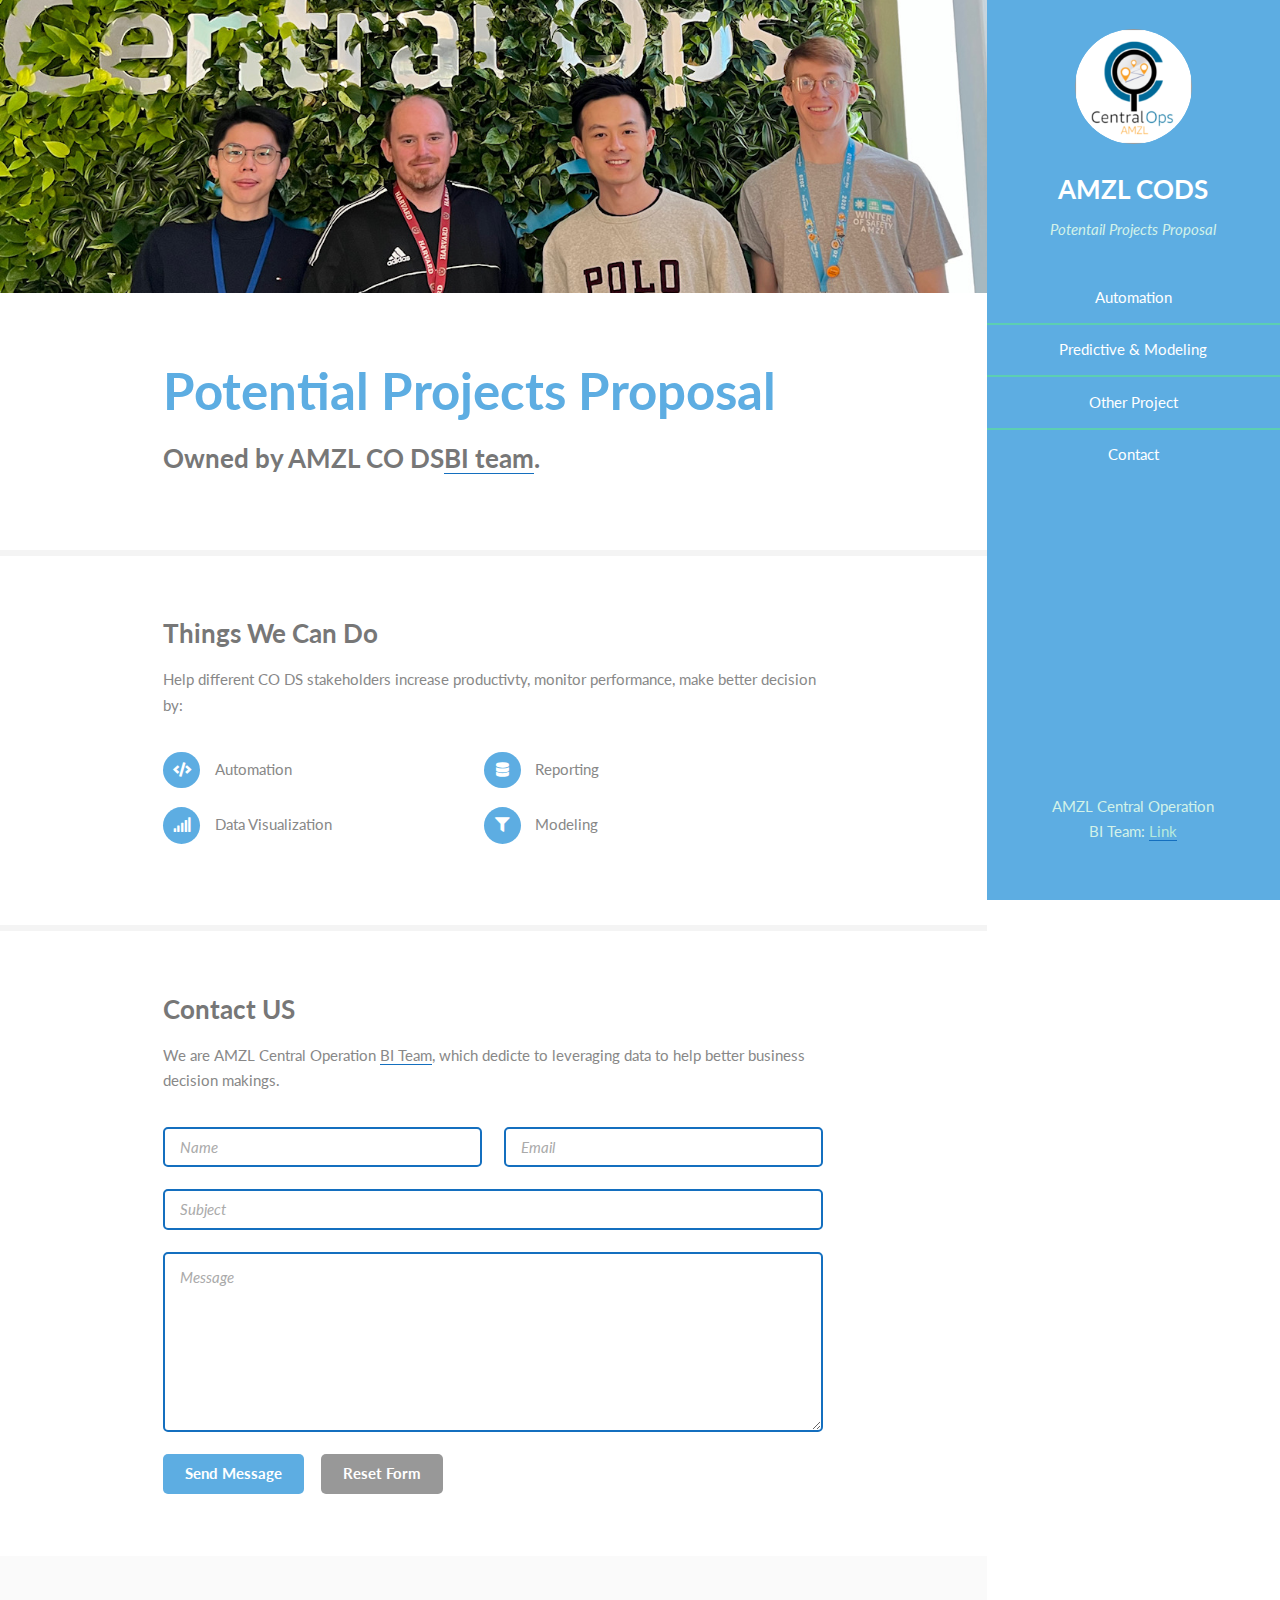
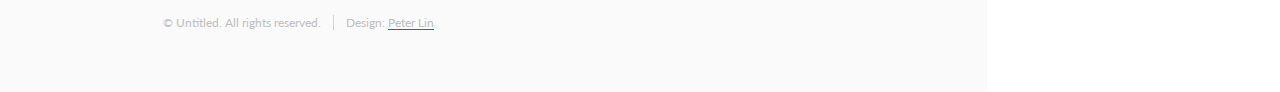
==== commit 1da85b92: "Add files via upload" ====
--- a/index.html
+++ b/index.html
@@ -51,7 +51,7 @@
 						<!-- One -->
 							<section id="one">
 								<div class="image main" data-position="center">
-									<img src="images/banner.jpg" alt="" />
+									<img src="images/BIteam.jpg" alt="" />
 								</div>
 								<div class="container">
 									<header class="major">
